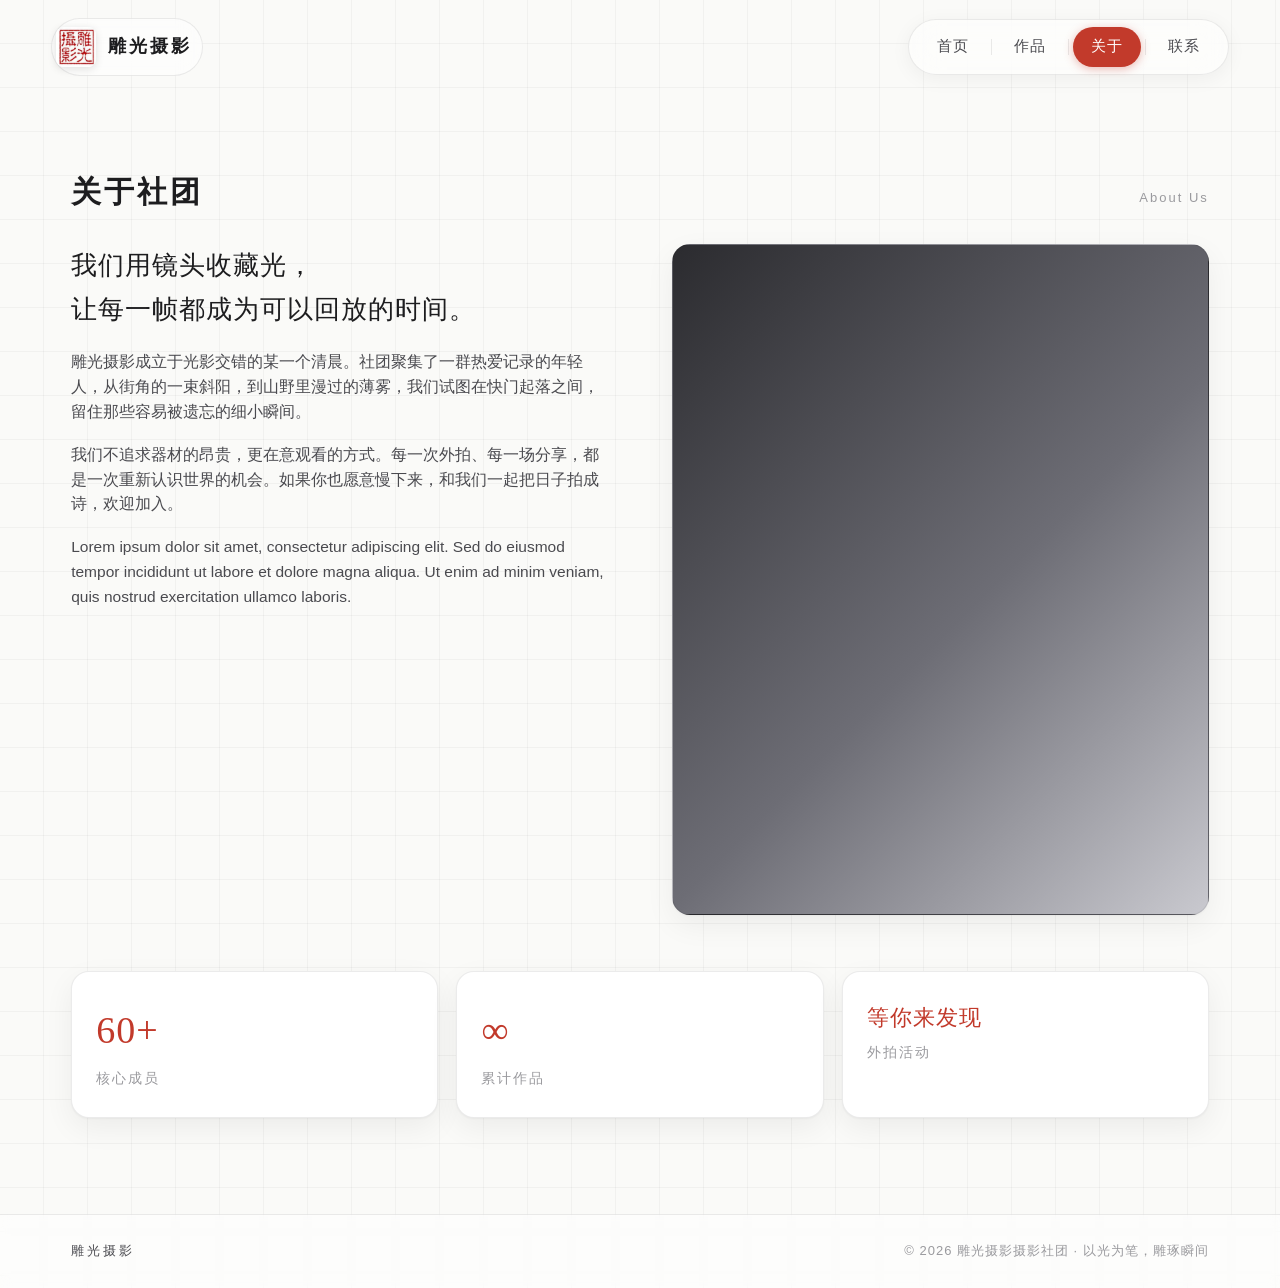
==== about.html @ fd5c4455 "雕光摄影社团官网 - 64张作品" ====
<!DOCTYPE html>
<html lang="zh-CN">
<head>
  <meta charset="UTF-8" />
  <meta name="viewport" content="width=device-width, initial-scale=1.0" />
  <title>关于 · 雕光摄影</title>
  <meta name="description" content="关于雕光摄影摄影社团。" />
  <link rel="icon" type="image/jpeg" href="assets/logo.jpg" />
  <link rel="stylesheet" href="css/style.css" />
</head>
<body>

  <header class="site-header">
    <a class="brand" href="index.html" aria-label="雕光摄影 首页">
      <img class="logo-img" src="assets/logo.jpg" alt="雕光摄影 印章 logo" />
      <span class="logo-text">雕光摄影</span>
    </a>
    <nav class="nav" aria-label="主导航">
      <a href="index.html">首页</a>
      <span class="nav-divider"></span>
      <a href="works.html">作品</a>
      <span class="nav-divider"></span>
      <a href="about.html">关于</a>
      <span class="nav-divider"></span>
      <a href="contact.html">联系</a>
    </nav>
  </header>

  <main class="page container">
    <div class="section-head">
      <h2>关于社团</h2>
      <span class="count">About Us</span>
    </div>

    <div class="about-grid">
      <div>
        <p class="lead">我们用镜头收藏光，<br />让每一帧都成为可以回放的时间。</p>
        <p>雕光摄影成立于光影交错的某一个清晨。社团聚集了一群热爱记录的年轻人，从街角的一束斜阳，到山野里漫过的薄雾，我们试图在快门起落之间，留住那些容易被遗忘的细小瞬间。</p>
        <p>我们不追求器材的昂贵，更在意观看的方式。每一次外拍、每一场分享，都是一次重新认识世界的机会。如果你也愿意慢下来，和我们一起把日子拍成诗，欢迎加入。</p>
        <p>Lorem ipsum dolor sit amet, consectetur adipiscing elit. Sed do eiusmod tempor incididunt ut labore et dolore magna aliqua. Ut enim ad minim veniam, quis nostrud exercitation ullamco laboris.</p>
      </div>
      <div class="about-figure" role="img" aria-label="社团形象占位图"></div>
    </div>

    <div class="stats">
      <div class="stat"><div class="num">60+</div><div class="label">核心成员</div></div>
      <div class="stat"><div class="num">&#8734;</div><div class="label">累计作品</div></div>
      <div class="stat"><div class="num" style="font-size:22px;letter-spacing:1px;">等你来发现</div><div class="label">外拍活动</div></div>
    </div>
  </main>

  <footer class="site-footer">
    <div class="container">
      <span class="brand-mark">雕光摄影</span>
      <span>© 2026 雕光摄影摄影社团 · 以光为笔，雕琢瞬间</span>
    </div>
  </footer>

  <script src="js/main.js"></script>
</body>
</html>
---- css/style.css ----
/* ===========================================================
   攝雕影光 · 摄影社团网站样式
   极简 / 文艺 / 毛玻璃导航 / 网格背景
   =========================================================== */

:root {
  /* 主色与辅助色 */
  --bg: #fafaf8;
  --surface: #ffffff;
  --accent: #c23a2b;          /* 朱红 · 呼应印章 logo */
  --accent-deep: #a82f22;
  --accent-soft: rgba(194, 58, 43, 0.08);

  --text: #1d1d1f;
  --text-soft: #4a4a4f;
  --text-muted: #9a9a9e;
  --border: rgba(0, 0, 0, 0.08);
  --grid-line: rgba(0, 0, 0, 0.035);

  /* 圆角 */
  --radius-card: 18px;
  --radius-img: 14px;
  --radius-pill: 999px;

  /* 阴影 */
  --shadow: 0 1px 2px rgba(0, 0, 0, 0.04), 0 10px 30px rgba(0, 0, 0, 0.06);
  --shadow-hover: 0 6px 12px rgba(0, 0, 0, 0.07), 0 22px 50px rgba(0, 0, 0, 0.11);

  /* 字体 */
  --font-serif: "Source Han Serif SC", "Noto Serif SC", "Songti SC", "STSong",
    "SimSun", "思源宋体", serif;
  --font-sans: "PingFang SC", "Microsoft YaHei", "Hiragino Sans GB",
    -apple-system, BlinkMacSystemFont, "Segoe UI", Roboto, "Helvetica Neue",
    Arial, sans-serif;
}

* {
  box-sizing: border-box;
}

html {
  scroll-behavior: smooth;
}

body {
  margin: 0;
  min-height: 100vh;
  font-family: var(--font-sans);
  color: var(--text);
  background-color: var(--bg);
  /* 细腻网格线背景 */
  background-image:
    linear-gradient(to right, var(--grid-line) 1px, transparent 1px),
    linear-gradient(to bottom, var(--grid-line) 1px, transparent 1px);
  background-size: 44px 44px;
  background-position: -1px -1px;
  -webkit-font-smoothing: antialiased;
  text-rendering: optimizeLegibility;
  line-height: 1.6;
}

a {
  color: inherit;
  text-decoration: none;
}

img {
  display: block;
  max-width: 100%;
}

/* ============================ 顶部导航 ============================ */

.site-header {
  position: fixed;
  top: 0;
  left: 0;
  right: 0;
  z-index: 100;
  display: flex;
  align-items: center;
  justify-content: space-between;
  gap: 16px;
  padding: 18px clamp(18px, 4vw, 56px);
  pointer-events: none; /* 让空白处可点击穿透，仅子元素接收事件 */
}

.site-header > * {
  pointer-events: auto;
}

/* Logo：红色印章风格 */
.brand {
  display: flex;
  align-items: center;
  gap: 12px;
  padding: 8px 10px 8px 4px;
  border-radius: var(--radius-pill);
  background: rgba(255, 255, 255, 0.55);
  backdrop-filter: blur(10px);
  -webkit-backdrop-filter: blur(10px);
  border: 1px solid var(--border);
  transition: background 0.25s ease;
}

.brand:hover {
  background: rgba(255, 255, 255, 0.75);
}

.brand .logo-img {
  width: 40px;
  height: 40px;
  border-radius: 8px;
  object-fit: cover;
  box-shadow: 0 2px 8px rgba(0, 0, 0, 0.12);
}

.brand .logo-text {
  font-family: var(--font-serif);
  font-size: 18px;
  letter-spacing: 3px;
  font-weight: 600;
  color: var(--text);
  line-height: 1.1;
}

/* 毛玻璃导航胶囊 */
.nav {
  display: flex;
  align-items: center;
  gap: 4px;
  padding: 7px 10px;
  border-radius: var(--radius-pill);
  background: rgba(255, 255, 255, 0.55);
  backdrop-filter: blur(16px) saturate(160%);
  -webkit-backdrop-filter: blur(16px) saturate(160%);
  border: 1px solid var(--border);
  box-shadow: 0 4px 20px rgba(0, 0, 0, 0.05);
}

.nav a {
  position: relative;
  padding: 8px 18px;
  border-radius: var(--radius-pill);
  font-size: 14.5px;
  letter-spacing: 1px;
  color: var(--text-soft);
  transition: color 0.22s ease, background 0.22s ease;
  white-space: nowrap;
}

.nav a:hover {
  color: var(--text);
  background: rgba(0, 0, 0, 0.04);
}

.nav a.active {
  color: #fff;
  background: var(--accent);
  box-shadow: 0 2px 10px rgba(194, 58, 43, 0.35);
}

.nav .nav-divider {
  width: 1px;
  height: 16px;
  background: var(--border);
}

/* ============================ 通用版心 ============================ */

.container {
  width: 100%;
  max-width: 1240px;
  margin: 0 auto;
  padding: 0 clamp(18px, 4vw, 56px);
}

.page {
  padding-top: 132px;
  padding-bottom: 96px;
  min-height: 100vh;
}

/* ============================ Hero ============================ */

.hero {
  padding-top: 132px;
  padding-bottom: 40px;
}

.hero .eyebrow {
  display: inline-block;
  font-size: 12.5px;
  letter-spacing: 4px;
  color: var(--accent);
  text-transform: uppercase;
  margin-bottom: 18px;
  font-weight: 600;
}

.hero h1 {
  font-family: var(--font-serif);
  font-weight: 600;
  font-size: clamp(34px, 6vw, 64px);
  line-height: 1.18;
  letter-spacing: 4px;
  margin: 0 0 18px;
  color: var(--text);
}

.hero p {
  max-width: 560px;
  font-size: 16px;
  color: var(--text-soft);
  margin: 0;
}

.hero .accent-dot {
  color: var(--accent);
}

/* ============================ 作品网格 ============================ */

.section-head {
  display: flex;
  align-items: baseline;
  justify-content: space-between;
  margin: 36px 0 26px;
  flex-wrap: wrap;
  gap: 12px;
}

.section-head h2 {
  font-family: var(--font-serif);
  font-size: clamp(22px, 3vw, 30px);
  letter-spacing: 3px;
  font-weight: 600;
  margin: 0;
}

.section-head .count {
  font-size: 13px;
  letter-spacing: 2px;
  color: var(--text-muted);
}

.works-grid {
  display: grid;
  grid-template-columns: repeat(4, 1fr);
  gap: clamp(16px, 2vw, 26px);
}

.work-card {
  position: relative;
  display: flex;
  flex-direction: column;
  background: var(--surface);
  border: 1px solid var(--border);
  border-radius: var(--radius-card);
  padding: 12px;
  box-shadow: var(--shadow);
  transition: transform 0.32s cubic-bezier(0.22, 1, 0.36, 1),
    box-shadow 0.32s ease, border-color 0.32s ease;
  cursor: pointer;
}

.work-card:hover {
  transform: translateY(-6px);
  box-shadow: var(--shadow-hover);
  border-color: rgba(194, 58, 43, 0.25);
}

/* 缩略图区：统一 4:5 裁切，承载真实 <img> */
.work-thumb {
  position: relative;
  width: 100%;
  aspect-ratio: 4 / 5;
  border-radius: var(--radius-img);
  overflow: hidden;
  background: #f1f1ef;
}

.work-thumb-img {
  width: 100%;
  height: 100%;
  object-fit: cover;
  display: block;
  transition: transform 0.42s cubic-bezier(0.22, 1, 0.36, 1);
}

.work-card:hover .work-thumb-img {
  transform: scale(1.04);
}

/* 右上角圆形预览按钮 */
.play-btn {
  position: absolute;
  top: 12px;
  right: 12px;
  width: 38px;
  height: 38px;
  border-radius: 50%;
  border: none;
  display: grid;
  place-items: center;
  background: rgba(255, 255, 255, 0.78);
  backdrop-filter: blur(6px);
  -webkit-backdrop-filter: blur(6px);
  color: var(--text);
  cursor: pointer;
  z-index: 3;
  box-shadow: 0 2px 8px rgba(0, 0, 0, 0.18);
  transition: transform 0.25s ease, background 0.25s ease, color 0.25s ease;
}

.play-btn:hover {
  background: var(--accent);
  color: #fff;
  transform: scale(1.08);
}

.play-btn svg {
  width: 16px;
  height: 16px;
  transform: translateX(1px);
}

/* 卡片底部标题行 */
.work-meta {
  display: flex;
  align-items: center;
  justify-content: space-between;
  padding: 14px 6px 6px;
  gap: 10px;
}

.work-title {
  font-family: var(--font-serif);
  font-size: 16px;
  letter-spacing: 2px;
  font-weight: 500;
  margin: 0;
  color: var(--text);
}

/* 标题右侧圆形箭头按钮 */
.arrow-btn {
  flex: 0 0 auto;
  width: 32px;
  height: 32px;
  border-radius: 50%;
  border: 1px solid var(--border);
  background: var(--surface);
  display: grid;
  place-items: center;
  color: var(--text-soft);
  cursor: pointer;
  transition: background 0.25s ease, color 0.25s ease, border-color 0.25s ease,
    transform 0.25s ease;
}

.arrow-btn:hover {
  background: var(--accent);
  border-color: var(--accent);
  color: #fff;
  transform: translateX(2px);
}

.arrow-btn svg {
  width: 15px;
  height: 15px;
}

/* 分页指示器 */
.pagination {
  display: flex;
  align-items: center;
  justify-content: center;
  gap: 10px;
  margin-top: 44px;
}

.pagination .dot {
  width: 8px;
  height: 8px;
  border-radius: 50%;
  background: var(--border);
  cursor: pointer;
  transition: background 0.25s ease, transform 0.25s ease;
}

.pagination .dot.active {
  background: var(--accent);
  transform: scale(1.25);
}

.pagination .ellipsis {
  color: var(--text-muted);
  letter-spacing: 2px;
  font-size: 16px;
  user-select: none;
}

/* ============================ 关于页 ============================ */

.about-grid {
  display: grid;
  grid-template-columns: 1fr 1fr;
  gap: clamp(28px, 5vw, 72px);
  align-items: start;
  margin-top: 28px;
}

.about-grid p {
  color: var(--text-soft);
  font-size: 15.5px;
  margin: 0 0 18px;
}

.about-grid .lead {
  font-family: var(--font-serif);
  font-size: clamp(20px, 2.6vw, 26px);
  line-height: 1.7;
  color: var(--text);
  letter-spacing: 1px;
}

.about-figure {
  aspect-ratio: 4 / 5;
  border-radius: var(--radius-card);
  background: linear-gradient(135deg, #2b2b2f 0%, #6d6d75 55%, #c9c9cf 100%);
  border: 1px solid var(--border);
  box-shadow: var(--shadow);
}

.stats {
  display: grid;
  grid-template-columns: repeat(3, 1fr);
  gap: 18px;
  margin-top: 56px;
}

.stat {
  background: var(--surface);
  border: 1px solid var(--border);
  border-radius: var(--radius-card);
  padding: 28px 24px;
  box-shadow: var(--shadow);
}

.stat .num {
  font-family: var(--font-serif);
  font-size: 38px;
  color: var(--accent);
  letter-spacing: 1px;
}

.stat .label {
  margin-top: 6px;
  font-size: 14px;
  color: var(--text-muted);
  letter-spacing: 2px;
}

/* ============================ 联系页 ============================ */

.contact-grid {
  display: grid;
  grid-template-columns: 1fr 1fr;
  gap: clamp(28px, 5vw, 64px);
  margin-top: 28px;
  align-items: start;
}

.contact-info .row {
  display: flex;
  gap: 14px;
  padding: 18px 0;
  border-bottom: 1px solid var(--border);
}

.contact-info .row:last-child { border-bottom: none; }

.contact-info .ic {
  flex: 0 0 auto;
  width: 40px;
  height: 40px;
  border-radius: 50%;
  background: var(--accent-soft);
  color: var(--accent);
  display: grid;
  place-items: center;
}

.contact-info .ic svg { width: 18px; height: 18px; }

.contact-info .k {
  font-size: 13px;
  letter-spacing: 2px;
  color: var(--text-muted);
}

.contact-info .v {
  font-size: 15.5px;
  color: var(--text);
  margin-top: 2px;
}

.form-card {
  background: var(--surface);
  border: 1px solid var(--border);
  border-radius: var(--radius-card);
  padding: 30px 28px;
  box-shadow: var(--shadow);
}

.form-card h3 {
  font-family: var(--font-serif);
  font-size: 20px;
  letter-spacing: 2px;
  margin: 0 0 22px;
}

.field {
  margin-bottom: 18px;
}

.field label {
  display: block;
  font-size: 13px;
  letter-spacing: 1px;
  color: var(--text-muted);
  margin-bottom: 8px;
}

.field input,
.field textarea {
  width: 100%;
  padding: 12px 14px;
  border: 1px solid var(--border);
  border-radius: 12px;
  background: #fcfcfb;
  font-family: inherit;
  font-size: 14.5px;
  color: var(--text);
  transition: border-color 0.22s ease, box-shadow 0.22s ease;
}

.field input:focus,
.field textarea:focus {
  outline: none;
  border-color: var(--accent);
  box-shadow: 0 0 0 3px var(--accent-soft);
}

.field textarea {
  resize: vertical;
  min-height: 110px;
}

.btn-accent {
  display: inline-flex;
  align-items: center;
  gap: 10px;
  padding: 12px 26px;
  border: none;
  border-radius: var(--radius-pill);
  background: var(--accent);
  color: #fff;
  font-size: 14.5px;
  letter-spacing: 2px;
  cursor: pointer;
  transition: background 0.25s ease, transform 0.2s ease;
}

.btn-accent:hover {
  background: var(--accent-deep);
  transform: translateY(-2px);
}

/* ============================ 页脚 ============================ */

.site-footer {
  border-top: 1px solid var(--border);
  background: rgba(255, 255, 255, 0.5);
  backdrop-filter: blur(6px);
  -webkit-backdrop-filter: blur(6px);
}

.site-footer .container {
  display: flex;
  align-items: center;
  justify-content: space-between;
  flex-wrap: wrap;
  gap: 12px;
  padding-top: 26px;
  padding-bottom: 26px;
  font-size: 13px;
  color: var(--text-muted);
  letter-spacing: 1px;
}

.site-footer .brand-mark {
  font-family: var(--font-serif);
  color: var(--text-soft);
  letter-spacing: 3px;
}

/* ============================ 预览灯箱 ============================ */

.lightbox {
  position: fixed;
  inset: 0;
  z-index: 200;
  display: none;
  align-items: center;
  justify-content: center;
  padding: 24px;
  background: rgba(20, 20, 22, 0.55);
  backdrop-filter: blur(8px);
  -webkit-backdrop-filter: blur(8px);
}

.lightbox.open {
  display: flex;
  animation: fade 0.25s ease;
}

@keyframes fade {
  from { opacity: 0; }
  to { opacity: 1; }
}

.lightbox-inner {
  position: relative;
  width: min(560px, 92vw);
  background: var(--surface);
  border-radius: var(--radius-card);
  overflow: hidden;
  box-shadow: 0 30px 80px rgba(0, 0, 0, 0.4);
  animation: pop 0.3s cubic-bezier(0.22, 1, 0.36, 1);
}

@keyframes pop {
  from { transform: scale(0.94); opacity: 0; }
  to { transform: scale(1); opacity: 1; }
}

.lightbox-img {
  width: 100%;
  display: grid;
  place-items: center;
  background: #f1f1ef;
  min-height: 220px;
}

.lightbox-photo {
  display: block;
  width: auto;
  height: auto;
  max-width: 100%;
  max-height: 78vh;
  object-fit: contain;
}

.lightbox-cap {
  display: flex;
  align-items: center;
  justify-content: space-between;
  padding: 18px 22px;
  font-family: var(--font-serif);
  letter-spacing: 2px;
  font-size: 17px;
}

.lightbox-close {
  position: absolute;
  top: 14px;
  right: 14px;
  width: 38px;
  height: 38px;
  border-radius: 50%;
  border: none;
  background: rgba(255, 255, 255, 0.82);
  color: var(--text);
  display: grid;
  place-items: center;
  cursor: pointer;
  z-index: 2;
  box-shadow: 0 2px 8px rgba(0, 0, 0, 0.2);
  transition: background 0.2s ease, color 0.2s ease;
}

.lightbox-close:hover { background: var(--accent); color: #fff; }
.lightbox-close svg { width: 16px; height: 16px; }

/* ============================ 作品页：分组与总览 ============================ */

.work-group {
  margin-top: 56px;
}

.work-group:first-of-type {
  margin-top: 0;
}

.works-overview {
  display: flex;
  flex-wrap: wrap;
  align-items: stretch;
  gap: 14px 40px;
  margin: 4px 0 44px;
  padding: 20px 26px;
  background: var(--surface);
  border: 1px solid var(--border);
  border-radius: var(--radius-card);
  box-shadow: var(--shadow);
}

.works-overview .ov-item {
  display: flex;
  align-items: baseline;
  gap: 8px;
}

.works-overview .ov-num {
  font-family: var(--font-serif);
  font-size: 30px;
  line-height: 1;
  color: var(--accent);
  letter-spacing: 1px;
}

.works-overview .ov-item span:last-child {
  font-size: 14px;
  color: var(--text-soft);
  letter-spacing: 2px;
}

.works-empty {
  grid-column: 1 / -1;
  text-align: center;
  color: var(--text-muted);
  font-size: 15px;
  letter-spacing: 1px;
  padding: 48px 0;
}

/* ============================ 响应式 ============================ */

@media (max-width: 1080px) {
  .works-grid { grid-template-columns: repeat(3, 1fr); }
}

@media (max-width: 760px) {
  .site-header { flex-wrap: wrap; padding: 14px 16px; }
  .brand .logo-text { display: none; }
  .nav { width: 100%; justify-content: space-between; padding: 6px 8px; }
  .nav a { padding: 8px 12px; font-size: 13.5px; }
  .page { padding-top: 124px; }
  .hero { padding-top: 118px; }
  .works-grid { grid-template-columns: repeat(2, 1fr); }
  .about-grid,
  .contact-grid { grid-template-columns: 1fr; }
  .stats { grid-template-columns: 1fr; }
}

@media (max-width: 420px) {
  .works-grid { grid-template-columns: 1fr; }
}

/* ============================ 联系页：二维码 ============================ */

.qr-wrap {
  display: flex;
  flex-direction: column;
  align-items: center;
  padding: 48px 20px 32px;
}

.qr-img {
  width: 320px;
  max-width: 80vw;
  height: auto;
  border-radius: var(--radius-card);
  box-shadow: var(--shadow);
  border: 1px solid var(--border);
}

.qr-hint {
  margin-top: 24px;
  font-size: 15px;
  color: var(--text-muted);
  text-align: center;
  line-height: 1.8;
  letter-spacing: 0.5px;
}

@media (prefers-reduced-motion: reduce) {
  * { animation: none !important; transition: none !important; }
  html { scroll-behavior: auto; }
}
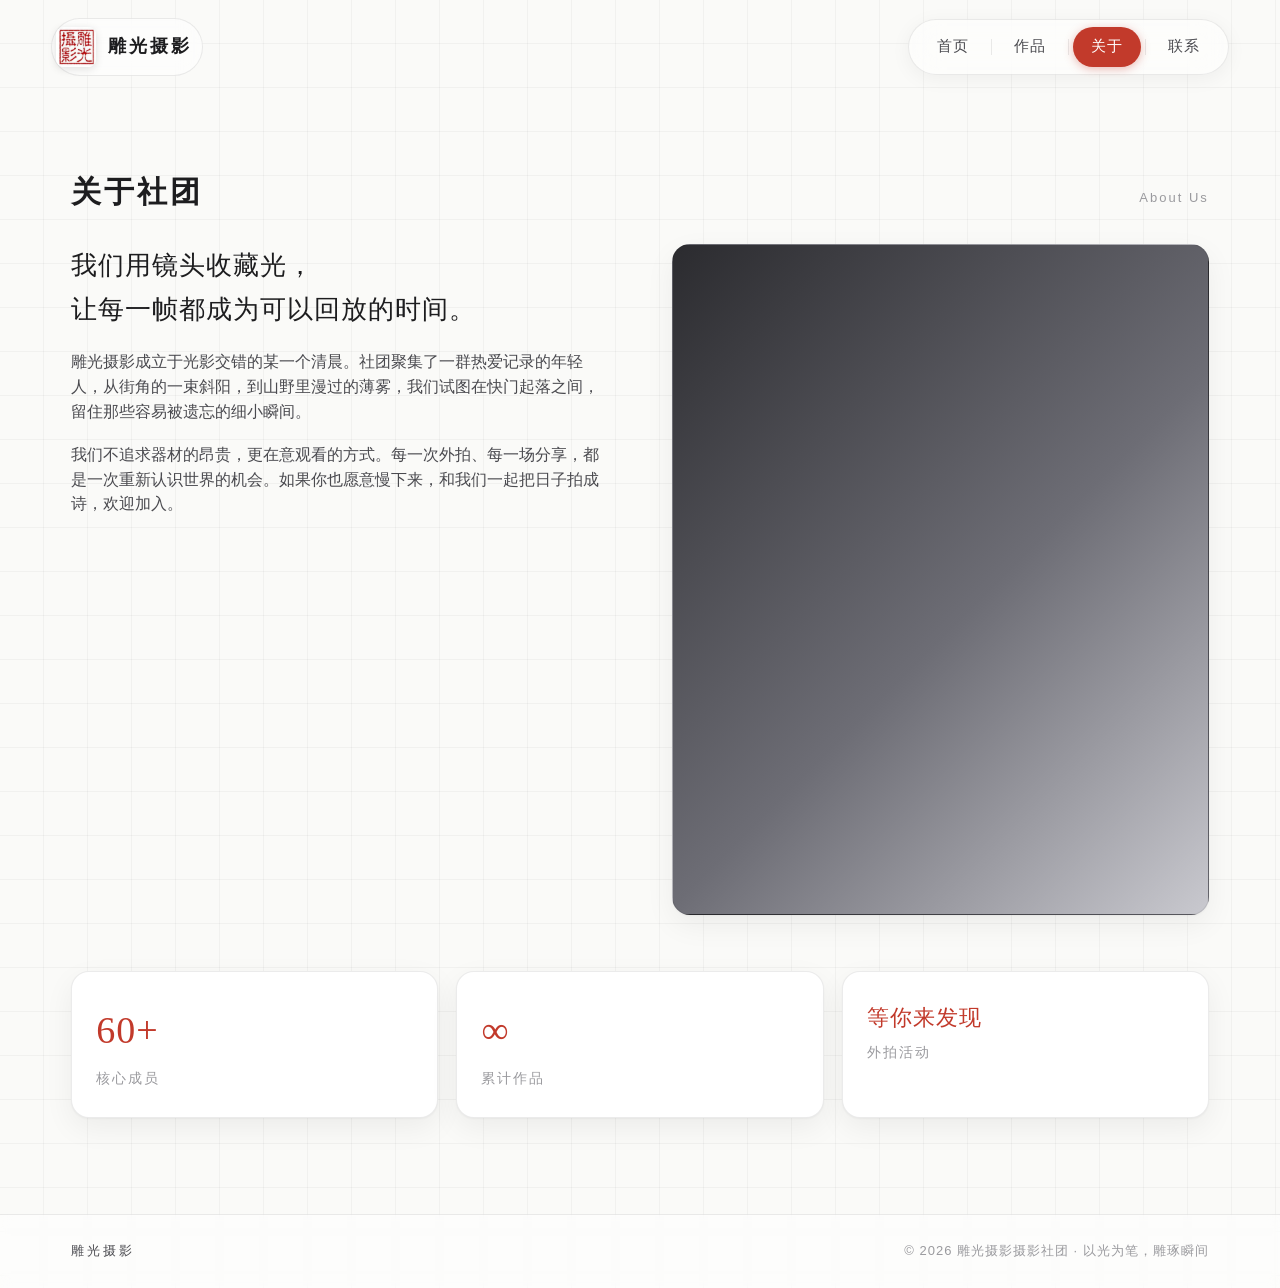
==== commit 6af4fe38: "site update: about.html" ====
--- a/about.html
+++ b/about.html
@@ -37,7 +37,6 @@
         <p class="lead">我们用镜头收藏光，<br />让每一帧都成为可以回放的时间。</p>
         <p>雕光摄影成立于光影交错的某一个清晨。社团聚集了一群热爱记录的年轻人，从街角的一束斜阳，到山野里漫过的薄雾，我们试图在快门起落之间，留住那些容易被遗忘的细小瞬间。</p>
         <p>我们不追求器材的昂贵，更在意观看的方式。每一次外拍、每一场分享，都是一次重新认识世界的机会。如果你也愿意慢下来，和我们一起把日子拍成诗，欢迎加入。</p>
-        <p>Lorem ipsum dolor sit amet, consectetur adipiscing elit. Sed do eiusmod tempor incididunt ut labore et dolore magna aliqua. Ut enim ad minim veniam, quis nostrud exercitation ullamco laboris.</p>
       </div>
       <div class="about-figure" role="img" aria-label="社团形象占位图"></div>
     </div>
